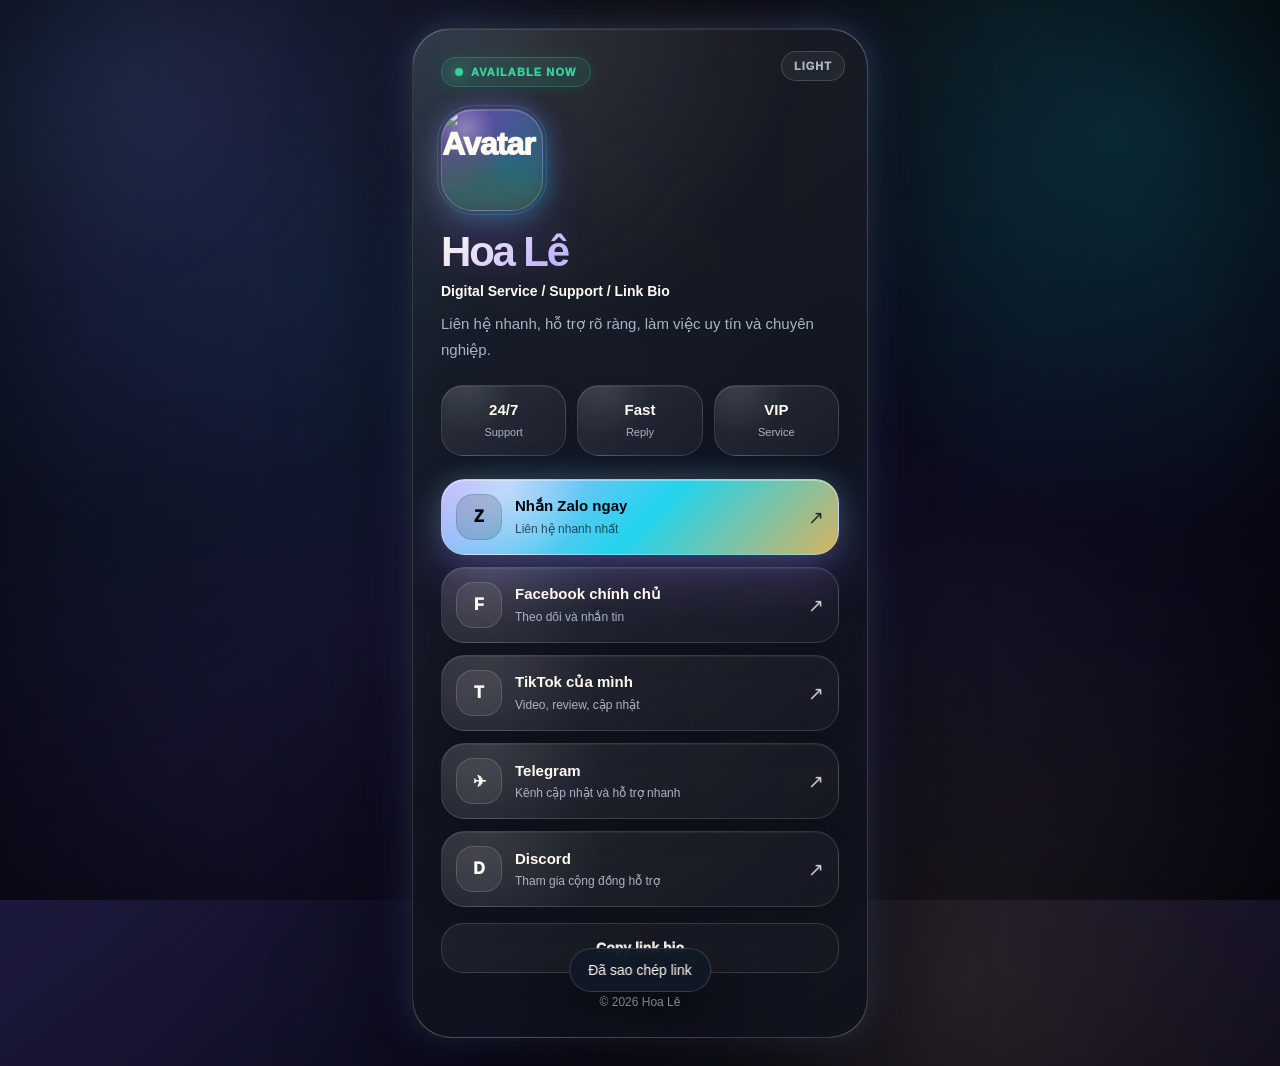
==== index.html @ 21ff0475 "Add files via upload" ====
<!DOCTYPE html>
<html lang="vi">
<head>
  <meta charset="UTF-8" />
  <meta name="viewport" content="width=device-width, initial-scale=1.0" />

  <title>Hoa Lê - Link Bio</title>
  <link rel="stylesheet" href="style.css" />
</head>
<body>

  <div class="noise"></div>
  <div class="cursor-glow" id="cursorGlow"></div>

  <main class="page">

    <section class="bio-card">

      <button class="theme-toggle" id="themeToggle">
        LIGHT
      </button>

      <div class="status">
        <span></span>
        AVAILABLE NOW
      </div>

      <div class="avatar">
        <img src="https://i.imgur.com/CSKaRbr.jpeg" alt="Avatar">
      </div>

      <h1>Hoa Lê</h1>

      <p class="subtitle">
        Digital Service / Support / Link Bio
      </p>

      <p class="description">
        Liên hệ nhanh, hỗ trợ rõ ràng, làm việc uy tín và chuyên nghiệp.
      </p>

      <div class="mini-grid">
        <div>
          <strong>24/7</strong>
          <small>Support</small>
        </div>

        <div>
          <strong>Fast</strong>
          <small>Reply</small>
        </div>

        <div>
          <strong>VIP</strong>
          <small>Service</small>
        </div>
      </div>

      <div class="links">

        <a class="link main-link" href="https://zalo.me/0362281930" target="_blank" rel="noopener noreferrer">
          <span class="icon">Z</span>
          <div>
            <strong>Nhắn Zalo ngay</strong>
            <small>Liên hệ nhanh nhất</small>
          </div>
          <em>↗</em>
        </a>

        <a class="link" href="https://web.facebook.com/share/1CgepP9yUo/?mibextid=wwXIfr&_rdc=1&_rdr" target="_blank" rel="noopener noreferrer">
          <span class="icon">F</span>
          <div>
            <strong>Facebook chính chủ</strong>
            <small>Theo dõi và nhắn tin</small>
          </div>
          <em>↗</em>
        </a>

        <a class="link" href="https://vt.tiktok.com/ZSC27LrGT/" target="_blank" rel="noopener noreferrer">
          <span class="icon">T</span>
          <div>
            <strong>TikTok của mình</strong>
            <small>Video, review, cập nhật</small>
          </div>
          <em>↗</em>
        </a>

        <a class="link" href="https://t.me/thanhsonios" target="_blank" rel="noopener noreferrer">
          <span class="icon">✈</span>
          <div>
            <strong>Telegram</strong>
            <small>Kênh cập nhật và hỗ trợ nhanh</small>
          </div>
          <em>↗</em>
        </a>

        <a class="link" href="https://discord.com/invite/vwgxe4vPPs" target="_blank" rel="noopener noreferrer">
          <span class="icon">D</span>
          <div>
            <strong>Discord</strong>
            <small>Tham gia cộng đồng hỗ trợ</small>
          </div>
          <em>↗</em>
        </a>

      </div>

      <button class="copy-button" id="copyButton">
        Copy link bio
      </button>

      <p class="footer">
        © 2026 Hoa Lê
      </p>

    </section>

  </main>

  <div class="toast" id="toast">
    Đã sao chép link
  </div>

  <script src="script.js"></script>
</body>
</html>
---- style.css ----
* {
  margin: 0;
  padding: 0;
  box-sizing: border-box;
}

:root {
  --bg: #02040a;

  --text: #fffaf0;
  --muted: #a9b4c7;

  --card: rgba(7, 11, 22, 0.78);
  --card-strong: rgba(255, 255, 255, 0.075);
  --line: rgba(255, 255, 255, 0.14);

  --violet: #8b5cf6;
  --violet-2: #c4b5fd;
  --cyan: #22d3ee;
  --cyan-2: #67e8f9;
  --gold: #d6b25e;
  --gold-2: #f0d98a;
  --cream: #fffaf0;

  --green: #34d399;
  --dark: #02040a;
}

body.light {
  --bg: #f8f5ee;

  --text: #111827;
  --muted: #667085;

  --card: rgba(255, 252, 247, 0.86);
  --card-strong: rgba(255, 255, 255, 0.84);
  --line: rgba(15, 23, 42, 0.1);

  --violet: #7c3aed;
  --violet-2: #8b5cf6;
  --cyan: #0891b2;
  --cyan-2: #06b6d4;
  --gold: #b88a2e;
  --gold-2: #d6b25e;
  --cream: #111827;

  --green: #059669;
  --dark: #ffffff;
}

body {
  min-height: 100vh;
  font-family: Inter, Arial, Helvetica, sans-serif;
  color: var(--text);
  overflow-x: hidden;
  background:
    radial-gradient(circle at 10% 8%, rgba(139, 92, 246, 0.34), transparent 29%),
    radial-gradient(circle at 90% 12%, rgba(34, 211, 238, 0.26), transparent 27%),
    radial-gradient(circle at 74% 92%, rgba(214, 178, 94, 0.14), transparent 34%),
    linear-gradient(145deg, #02040a 0%, #0b1020 45%, #010208 100%);
}

body.light {
  background:
    radial-gradient(circle at 10% 8%, rgba(139, 92, 246, 0.16), transparent 29%),
    radial-gradient(circle at 90% 12%, rgba(34, 211, 238, 0.14), transparent 27%),
    radial-gradient(circle at 74% 92%, rgba(214, 178, 94, 0.16), transparent 34%),
    linear-gradient(145deg, #fffdf8 0%, #f8f3ea 52%, #edf5f8 100%);
}

/* Aurora động toàn màn hình */
body::before {
  content: "";
  position: fixed;
  inset: -35%;
  z-index: 0;
  pointer-events: none;
  background:
    conic-gradient(
      from 180deg,
      transparent,
      rgba(139, 92, 246, 0.16),
      rgba(34, 211, 238, 0.13),
      rgba(214, 178, 94, 0.08),
      transparent,
      rgba(139, 92, 246, 0.12),
      transparent
    );
  filter: blur(80px);
  opacity: 0.95;
  animation: auroraSpin 18s linear infinite;
}

/* Bóng tối sang hơn */
body::after {
  content: "";
  position: fixed;
  inset: 0;
  pointer-events: none;
  z-index: 0;
  background:
    radial-gradient(circle at center, transparent 0%, rgba(0, 0, 0, 0.34) 72%, rgba(0, 0, 0, 0.66) 100%);
}

/* Lưới nền */
.noise {
  position: fixed;
  inset: 0;
  opacity: 0.09;
  pointer-events: none;
  z-index: 0;
  background-image:
    linear-gradient(rgba(255, 255, 255, 0.06) 1px, transparent 1px),
    linear-gradient(90deg, rgba(255, 255, 255, 0.06) 1px, transparent 1px);
  background-size: 56px 56px;
  mask-image: radial-gradient(circle at center, black, transparent 78%);
}

/* Glow chuột mạnh hơn */
.cursor-glow {
  position: fixed;
  width: 480px;
  height: 480px;
  border-radius: 50%;
  background:
    radial-gradient(
      circle,
      rgba(139, 92, 246, 0.22) 0%,
      rgba(34, 211, 238, 0.14) 38%,
      rgba(214, 178, 94, 0.07) 58%,
      transparent 74%
    );
  filter: blur(62px);
  pointer-events: none;
  transform: translate(-50%, -50%);
  z-index: 0;
}

.page {
  min-height: 100vh;
  padding: 28px 14px;
  display: flex;
  align-items: center;
  justify-content: center;
  position: relative;
}

/* Card chính */
.bio-card {
  width: 100%;
  max-width: 456px;
  padding: 28px;
  border-radius: 38px;
  background:
    radial-gradient(circle at 18% 0%, rgba(255, 255, 255, 0.11), transparent 28%),
    linear-gradient(145deg, rgba(255, 255, 255, 0.07), rgba(255, 255, 255, 0.018)),
    var(--card);
  border: 1px solid var(--line);
  backdrop-filter: blur(34px);
  -webkit-backdrop-filter: blur(34px);
  box-shadow:
    0 44px 120px rgba(0, 0, 0, 0.68),
    0 0 60px rgba(139, 92, 246, 0.2),
    0 0 40px rgba(34, 211, 238, 0.13),
    0 0 24px rgba(214, 178, 94, 0.10),
    inset 0 1px 0 rgba(255, 255, 255, 0.1);
  position: relative;
  z-index: 1;
  overflow: hidden;
  animation: cardIn 0.8s ease both;
}

/* Viền động chạy màu */
.bio-card::before {
  content: "";
  position: absolute;
  inset: -2px;
  border-radius: 40px;
  padding: 2px;
  background: conic-gradient(
    from var(--angle),
    rgba(139, 92, 246, 0.95),
    rgba(34, 211, 238, 0.85),
    rgba(214, 178, 94, 0.52),
    rgba(255, 250, 240, 0.38),
    rgba(139, 92, 246, 0.95)
  );
  -webkit-mask:
    linear-gradient(#000 0 0) content-box,
    linear-gradient(#000 0 0);
  -webkit-mask-composite: xor;
  mask-composite: exclude;
  pointer-events: none;
  animation: borderSpin 7s linear infinite;
  opacity: 0.9;
}

/* Ánh sáng quét */
.bio-card::after {
  content: "";
  position: absolute;
  top: -55%;
  left: -85%;
  width: 80%;
  height: 210%;
  background: linear-gradient(
    90deg,
    transparent,
    rgba(255, 255, 255, 0.12),
    rgba(34, 211, 238, 0.06),
    transparent
  );
  transform: rotate(18deg);
  animation: shine 6s infinite;
  pointer-events: none;
}

.theme-toggle {
  position: absolute;
  top: 22px;
  right: 22px;
  border: 1px solid rgba(255, 255, 255, 0.16);
  background: rgba(255, 255, 255, 0.055);
  color: var(--muted);
  padding: 8px 12px;
  border-radius: 999px;
  font-size: 11px;
  font-weight: 950;
  letter-spacing: 1px;
  cursor: pointer;
  transition: 0.25s;
  z-index: 3;
}

.theme-toggle:hover {
  color: var(--text);
  transform: translateY(-1px);
  background: linear-gradient(135deg, rgba(139, 92, 246, 0.22), rgba(34, 211, 238, 0.14));
  border-color: rgba(255, 255, 255, 0.3);
}

.status {
  width: fit-content;
  display: flex;
  align-items: center;
  gap: 8px;
  padding: 8px 13px;
  border-radius: 999px;
  background: rgba(52, 211, 153, 0.11);
  border: 1px solid rgba(52, 211, 153, 0.26);
  color: var(--green);
  font-size: 11px;
  font-weight: 950;
  letter-spacing: 1.1px;
  margin-bottom: 22px;
  position: relative;
  z-index: 2;
  box-shadow: 0 0 18px rgba(52, 211, 153, 0.08);
}

.status span {
  width: 8px;
  height: 8px;
  border-radius: 50%;
  background: var(--green);
  box-shadow: 0 0 16px var(--green);
  animation: pulseDot 1.6s infinite ease-in-out;
}

/* Avatar */
.avatar {
  width: 102px;
  height: 102px;
  border-radius: 32px;
  display: grid;
  place-items: center;
  margin-bottom: 20px;
  background:
    radial-gradient(circle at 24% 18%, rgba(255, 255, 255, 0.34), transparent 26%),
    linear-gradient(145deg, rgba(139, 92, 246, 0.5), rgba(34, 211, 238, 0.22) 58%, rgba(214, 178, 94, 0.16));
  border: 1px solid rgba(255, 255, 255, 0.22);
  color: var(--text);
  font-size: 32px;
  font-weight: 950;
  letter-spacing: -1px;
  box-shadow:
    0 24px 50px rgba(139, 92, 246, 0.22),
    0 12px 30px rgba(34, 211, 238, 0.13),
    inset 0 1px 0 rgba(255, 255, 255, 0.22);
  position: relative;
  z-index: 2;
}

.avatar::before {
  content: "";
  position: absolute;
  inset: -7px;
  border-radius: 38px;
  background: conic-gradient(
    rgba(139, 92, 246, 0.7),
    rgba(34, 211, 238, 0.55),
    rgba(214, 178, 94, 0.35),
    rgba(139, 92, 246, 0.7)
  );
  z-index: -1;
  filter: blur(10px);
  opacity: 0.42;
}

.avatar::after {
  content: "";
  position: absolute;
  inset: -5px;
  border-radius: 37px;
  border: 1px solid rgba(34, 211, 238, 0.28);
  opacity: 0.8;
}

.avatar img {
  width: 100%;
  height: 100%;
  object-fit: cover;
  object-position: center;
  border-radius: inherit;
  display: block;
}

/* Tiêu đề */
h1 {
  font-size: 42px;
  letter-spacing: -2.2px;
  line-height: 1;
  margin-bottom: 10px;
  background: linear-gradient(
    135deg,
    #fffaf0 0%,
    #c4b5fd 32%,
    #67e8f9 66%,
    #f0d98a 100%
  );
  -webkit-background-clip: text;
  -webkit-text-fill-color: transparent;
  filter: drop-shadow(0 0 18px rgba(139, 92, 246, 0.18));
  position: relative;
  z-index: 2;
}

.subtitle {
  color: var(--text);
  font-size: 14px;
  font-weight: 850;
  margin-bottom: 12px;
  position: relative;
  z-index: 2;
}

.description {
  color: var(--muted);
  font-size: 15px;
  line-height: 1.7;
  margin-bottom: 23px;
  position: relative;
  z-index: 2;
}

/* Stats */
.mini-grid {
  display: grid;
  grid-template-columns: repeat(3, 1fr);
  gap: 11px;
  margin-bottom: 23px;
  position: relative;
  z-index: 2;
}

.mini-grid div {
  padding: 15px 8px;
  border-radius: 22px;
  background:
    radial-gradient(circle at 20% 0%, rgba(255, 255, 255, 0.10), transparent 40%),
    linear-gradient(145deg, rgba(255, 255, 255, 0.09), rgba(255, 255, 255, 0.026));
  border: 1px solid rgba(255, 255, 255, 0.13);
  text-align: center;
  box-shadow:
    inset 0 1px 0 rgba(255, 255, 255, 0.07),
    0 12px 26px rgba(0, 0, 0, 0.16);
}

.mini-grid strong {
  display: block;
  font-size: 15px;
  margin-bottom: 4px;
  color: var(--text);
}

.mini-grid small {
  color: var(--muted);
  font-size: 11px;
}

/* Links */
.links {
  display: flex;
  flex-direction: column;
  gap: 12px;
  position: relative;
  z-index: 2;
}

.link {
  min-height: 74px;
  padding: 14px;
  border-radius: 24px;
  text-decoration: none;
  color: var(--text);
  background:
    radial-gradient(circle at 12% 0%, rgba(255, 255, 255, 0.10), transparent 32%),
    linear-gradient(145deg, rgba(255, 255, 255, 0.083), rgba(255, 255, 255, 0.025));
  border: 1px solid rgba(255, 255, 255, 0.13);
  display: flex;
  align-items: center;
  gap: 13px;
  transition: 0.25s ease;
  position: relative;
  overflow: hidden;
  box-shadow:
    inset 0 1px 0 rgba(255, 255, 255, 0.06),
    0 12px 28px rgba(0, 0, 0, 0.14);
}

.link::before {
  content: "";
  position: absolute;
  inset: 0;
  background:
    radial-gradient(circle at 8% 12%, rgba(139, 92, 246, 0.16), transparent 36%),
    radial-gradient(circle at 92% 86%, rgba(34, 211, 238, 0.13), transparent 40%);
  opacity: 0;
  transition: 0.25s;
}

.link::after {
  content: "";
  position: absolute;
  inset: 0;
  background: linear-gradient(
    120deg,
    transparent,
    rgba(255, 250, 240, 0.13),
    rgba(34, 211, 238, 0.09),
    transparent
  );
  transform: translateX(-100%);
  transition: 0.5s;
}

.link:hover::before {
  opacity: 1;
}

.link:hover::after {
  transform: translateX(100%);
}

.link:hover {
  transform: translateY(-5px) scale(1.012);
  border-color: rgba(255, 255, 255, 0.28);
  box-shadow:
    0 20px 44px rgba(139, 92, 246, 0.16),
    0 0 28px rgba(34, 211, 238, 0.1),
    inset 0 1px 0 rgba(255, 255, 255, 0.09);
}

/* Nút chính */
.main-link {
  color: #02040a;
  background:
    radial-gradient(circle at 16% 12%, rgba(255, 255, 255, 0.42), transparent 24%),
    linear-gradient(135deg, #c4b5fd 0%, #22d3ee 52%, #d6b25e 100%);
  border-color: rgba(255, 255, 255, 0.26);
  box-shadow:
    0 22px 50px rgba(139, 92, 246, 0.28),
    0 0 36px rgba(34, 211, 238, 0.18),
    0 0 24px rgba(214, 178, 94, 0.12),
    inset 0 1px 0 rgba(255, 255, 255, 0.36);
}

.icon {
  width: 46px;
  height: 46px;
  border-radius: 17px;
  display: grid;
  place-items: center;
  flex: 0 0 auto;
  background: rgba(255, 255, 255, 0.075);
  border: 1px solid rgba(255, 255, 255, 0.15);
  font-weight: 950;
  position: relative;
  z-index: 1;
}

.main-link .icon {
  background: rgba(2, 4, 10, 0.14);
  border-color: rgba(2, 4, 10, 0.12);
}

.link div {
  flex: 1;
  position: relative;
  z-index: 1;
}

.link strong {
  display: block;
  font-size: 15px;
  margin-bottom: 4px;
}

.link small {
  color: var(--muted);
  font-size: 12px;
}

.main-link small {
  color: rgba(2, 4, 10, 0.66);
}

.link em {
  font-style: normal;
  font-size: 19px;
  opacity: 0.78;
  position: relative;
  z-index: 1;
}

/* Copy */
.copy-button {
  width: 100%;
  margin-top: 16px;
  padding: 16px;
  border-radius: 22px;
  border: 1px solid rgba(255, 255, 255, 0.14);
  background:
    linear-gradient(145deg, rgba(255, 255, 255, 0.06), rgba(255, 255, 255, 0.02));
  color: var(--text);
  font-size: 14px;
  font-weight: 950;
  cursor: pointer;
  transition: 0.25s;
  position: relative;
  z-index: 2;
}

.copy-button:hover {
  transform: translateY(-3px);
  background: linear-gradient(
    135deg,
    rgba(139, 92, 246, 0.16),
    rgba(34, 211, 238, 0.10),
    rgba(214, 178, 94, 0.075)
  );
  border-color: rgba(255, 255, 255, 0.28);
  box-shadow: 0 18px 38px rgba(139, 92, 246, 0.12);
}

.footer {
  margin-top: 22px;
  color: var(--muted);
  text-align: center;
  font-size: 12px;
  position: relative;
  z-index: 2;
}

.toast {
  position: fixed;
  left: 50%;
  bottom: 28px;
  transform: translateX(-50%) translateY(120px);
  padding: 13px 18px;
  border-radius: 999px;
  background: rgba(17, 24, 39, 0.92);
  color: #fffaf0;
  font-size: 14px;
  border: 1px solid rgba(255, 255, 255, 0.16);
  box-shadow: 0 18px 45px rgba(0, 0, 0, 0.45);
  backdrop-filter: blur(18px);
  transition: 0.35s;
  z-index: 9;
}

.toast.show {
  transform: translateX(-50%) translateY(0);
}

/* Custom property cho viền chạy */
@property --angle {
  syntax: "<angle>";
  initial-value: 0deg;
  inherits: false;
}

@keyframes borderSpin {
  to {
    --angle: 360deg;
  }
}

@keyframes auroraSpin {
  from {
    transform: rotate(0deg) scale(1.05);
  }

  to {
    transform: rotate(360deg) scale(1.05);
  }
}

@keyframes cardIn {
  from {
    opacity: 0;
    transform: translateY(28px) scale(0.96);
  }

  to {
    opacity: 1;
    transform: translateY(0) scale(1);
  }
}

@keyframes shine {
  0% {
    left: -95%;
  }

  42%, 100% {
    left: 125%;
  }
}

@keyframes pulseDot {
  0%, 100% {
    transform: scale(1);
    opacity: 1;
  }

  50% {
    transform: scale(1.35);
    opacity: 0.72;
  }
}

@media (max-width: 480px) {
  .bio-card {
    padding: 22px;
    border-radius: 32px;
    max-width: 100%;
  }

  h1 {
    font-size: 36px;
  }

  .avatar {
    width: 90px;
    height: 90px;
    border-radius: 28px;
    font-size: 28px;
  }

  .theme-toggle {
    top: 18px;
    right: 18px;
  }

  .link {
    min-height: 70px;
  }
}
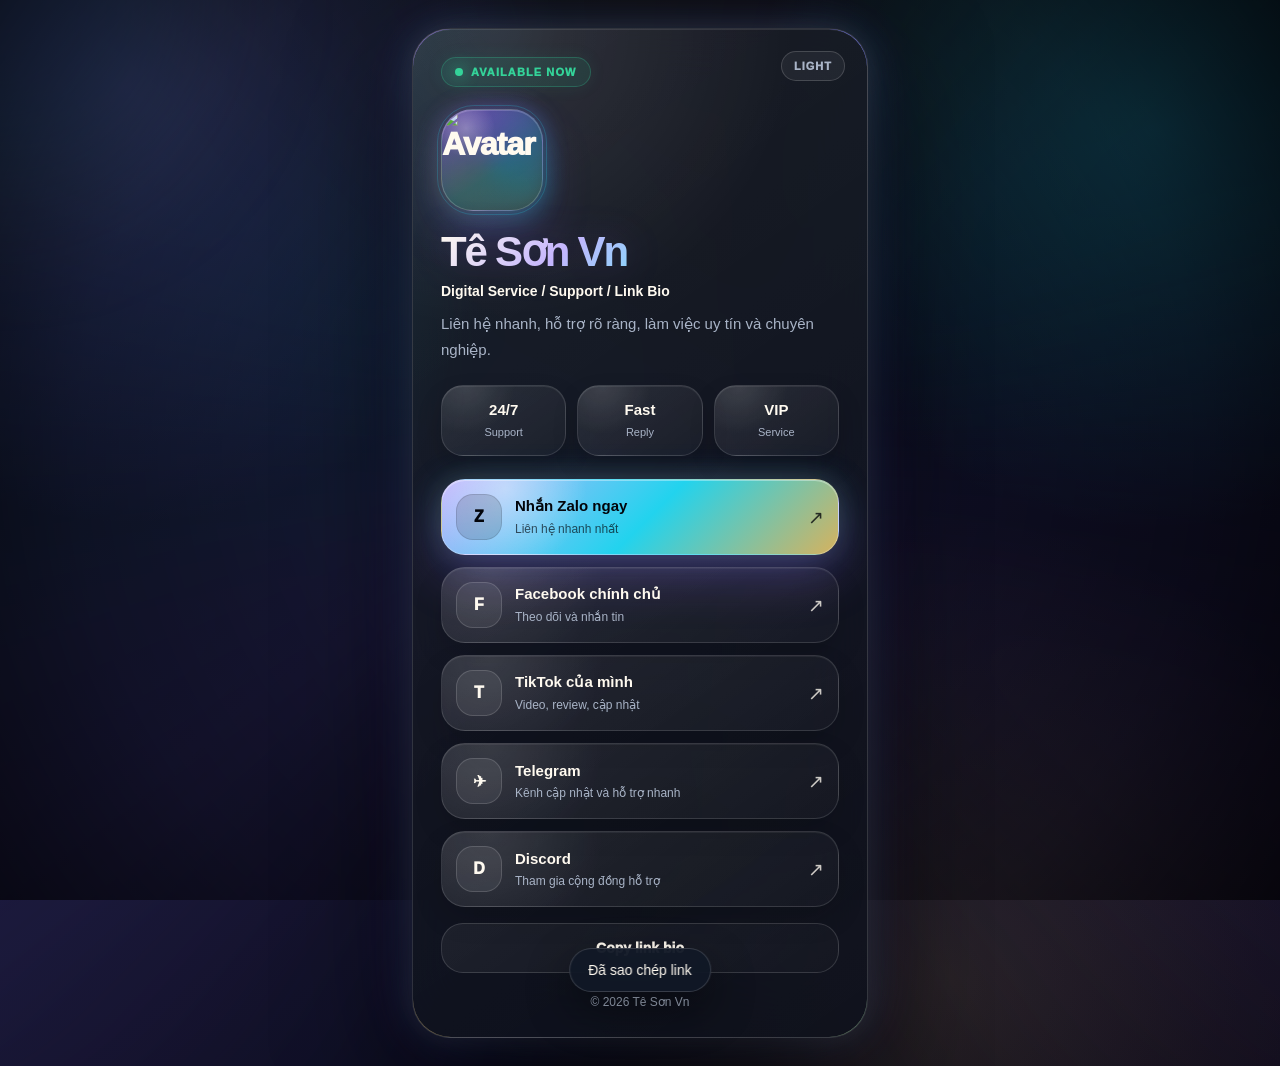
==== commit f877553d: "Update title and footer to Tê Sơn Vn" ====
--- a/index.html
+++ b/index.html
@@ -4,7 +4,7 @@
   <meta charset="UTF-8" />
   <meta name="viewport" content="width=device-width, initial-scale=1.0" />
 
-  <title>Hoa Lê - Link Bio</title>
+  <title>Tê Sơn Vn - Link Bio</title>
   <link rel="stylesheet" href="style.css" />
 </head>
 <body>
@@ -29,7 +29,7 @@
         <img src="https://i.imgur.com/CSKaRbr.jpeg" alt="Avatar">
       </div>
 
-      <h1>Hoa Lê</h1>
+      <h1>Tê Sơn Vn</h1>
 
       <p class="subtitle">
         Digital Service / Support / Link Bio
@@ -110,7 +110,7 @@
       </button>
 
       <p class="footer">
-        © 2026 Hoa Lê
+        © 2026 Tê Sơn Vn
       </p>
 
     </section>
